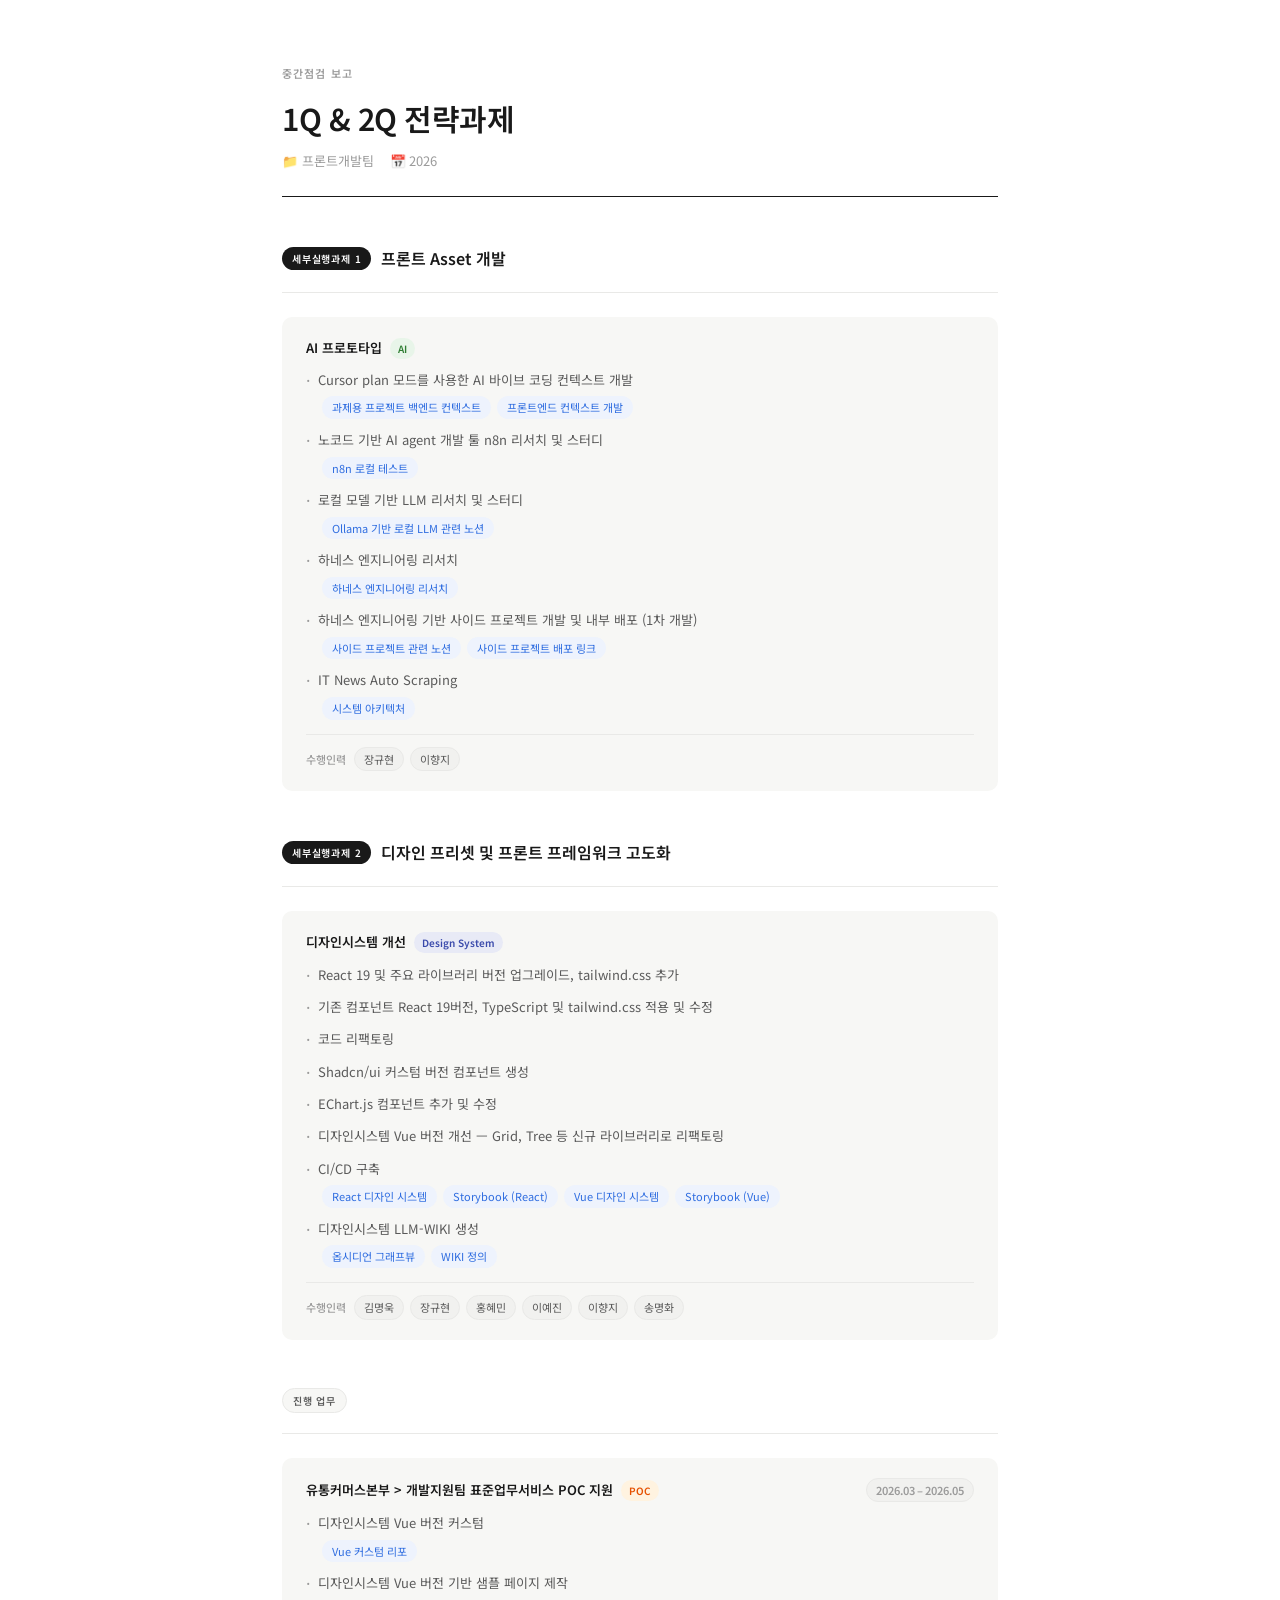
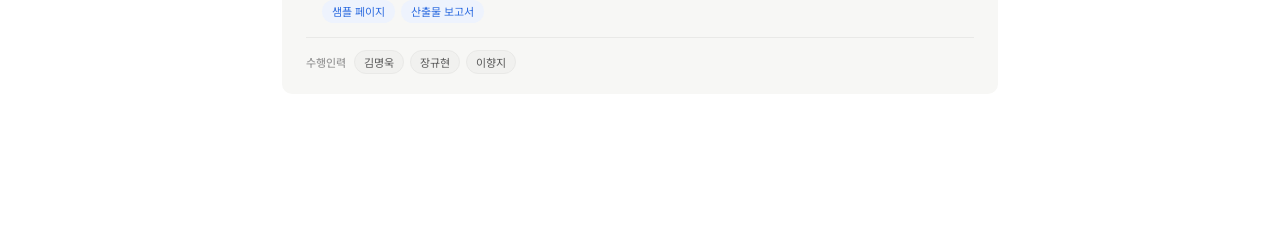
==== index.html @ 8c8cbf05 "first" ====
<!DOCTYPE html>
<html lang="ko">
<head>
<meta charset="UTF-8">
<meta name="viewport" content="width=device-width, initial-scale=1.0">
<title>1Q&2Q 전략과제 중간점검 - 프론트개발팀</title>
<link href="https://fonts.googleapis.com/css2?family=Noto+Sans+KR:wght@400;500;600&display=swap" rel="stylesheet">
<style>
  *, *::before, *::after { box-sizing: border-box; margin: 0; padding: 0; }
  :root {
    --bg: #ffffff;
    --bg-subtle: #f7f7f5;
    --bg-hover: #f1f1ef;
    --border: #e9e9e7;
    --text-primary: #191919;
    --text-secondary: #5a5a5a;
    --text-muted: #9b9b9b;
    --accent: #2f6de0;
    --accent-bg: #eef3fd;
    --tag-ai-bg: #e8f5e9; --tag-ai-text: #2e7d32;
    --tag-ds-bg: #e8eaf6; --tag-ds-text: #3949ab;
    --tag-poc-bg: #fff3e0; --tag-poc-text: #e65100;
  }
  body { font-family: 'Noto Sans KR', -apple-system, sans-serif; background: var(--bg); color: var(--text-primary); max-width: 780px; margin: 0 auto; padding: 4rem 2rem 6rem; line-height: 1.7; }
  .header { margin-bottom: 3rem; }
  .header-eyebrow { font-size: 11px; font-weight: 600; letter-spacing: 0.1em; text-transform: uppercase; color: var(--text-muted); margin-bottom: 10px; }
  .header-title { font-size: 30px; font-weight: 600; letter-spacing: -0.5px; color: var(--text-primary); margin-bottom: 6px; }
  .header-meta { font-size: 13px; color: var(--text-muted); display: flex; gap: 16px; }
  .header-divider { margin-top: 1.5rem; border: none; border-top: 1.5px solid var(--text-primary); }
  .section { margin-bottom: 3rem; }
  .section-header { display: flex; align-items: center; gap: 10px; margin-bottom: 1.25rem; }
  .section-badge { font-size: 10px; font-weight: 600; letter-spacing: 0.08em; text-transform: uppercase; padding: 3px 10px; border-radius: 20px; white-space: nowrap; }
  .badge-task { background: var(--text-primary); color: #fff; }
  .badge-work { background: var(--bg-subtle); color: var(--text-secondary); border: 1px solid var(--border); }
  .section-title { font-size: 16px; font-weight: 600; color: var(--text-primary); }
  .section-divider { border: none; border-top: 1px solid var(--border); margin-bottom: 1.5rem; }
  .block { background: var(--bg-subtle); border-radius: 10px; padding: 1.25rem 1.5rem; margin-bottom: 12px; }
  .block-title { font-size: 13px; font-weight: 600; color: var(--text-primary); margin-bottom: 10px; display: flex; align-items: center; gap: 8px; flex-wrap: wrap; }
  .block-tag { font-size: 10px; font-weight: 600; padding: 2px 8px; border-radius: 20px; }
  .tag-ai  { background: var(--tag-ai-bg);  color: var(--tag-ai-text); }
  .tag-ds  { background: var(--tag-ds-bg);  color: var(--tag-ds-text); }
  .tag-poc { background: var(--tag-poc-bg); color: var(--tag-poc-text); }
  .item-list { list-style: none; display: flex; flex-direction: column; gap: 10px; }
  .item { font-size: 13px; color: var(--text-secondary); display: flex; flex-direction: column; gap: 5px; }
  .item-text { display: flex; align-items: flex-start; gap: 8px; }
  .item-text::before { content: '·'; color: var(--text-muted); font-size: 16px; line-height: 1.4; flex-shrink: 0; }
  .item-links { display: flex; flex-wrap: wrap; gap: 6px; padding-left: 16px; }
  .link-chip { font-size: 11px; color: var(--accent); background: var(--accent-bg); padding: 2px 10px; border-radius: 20px; text-decoration: none; transition: opacity 0.15s; }
  .link-chip:hover { opacity: 0.7; }
  .date-badge { font-size: 11px; color: var(--text-muted); background: var(--bg-hover); border: 1px solid var(--border); padding: 2px 9px; border-radius: 20px; margin-left: auto; white-space: nowrap; }
  .members { display: flex; align-items: center; gap: 6px; margin-top: 14px; padding-top: 12px; border-top: 1px solid var(--border); flex-wrap: wrap; }
  .members-label { font-size: 11px; color: var(--text-muted); font-weight: 500; margin-right: 2px; }
  .member-chip { font-size: 11px; color: var(--text-secondary); background: var(--bg-hover); padding: 2px 9px; border-radius: 20px; border: 1px solid var(--border); }
</style>
</head>
<body>

<div class="header">
  <p class="header-eyebrow">중간점검 보고</p>
  <h1 class="header-title">1Q & 2Q 전략과제</h1>
  <div class="header-meta">
    <span>📁 프론트개발팀</span>
    <span>📅 2026</span>
  </div>
  <hr class="header-divider">
</div>

<!-- 세부실행과제 1 -->
<div class="section">
  <div class="section-header">
    <span class="section-badge badge-task">세부실행과제 1</span>
    <span class="section-title">프론트 Asset 개발</span>
  </div>
  <hr class="section-divider">
  <div class="block">
    <div class="block-title">AI 프로토타입 <span class="block-tag tag-ai">AI</span></div>
    <ul class="item-list">
      <li class="item">
        <span class="item-text">Cursor plan 모드를 사용한 AI 바이브 코딩 컨텍스트 개발</span>
        <div class="item-links">
          <a class="link-chip" href="https://notion.so/cursor-context">과제용 프로젝트 백엔드 컨텍스트</a>
          <a class="link-chip" href="https://notion.so/cursor-frontend">프론트엔드 컨텍스트 개발</a>
        </div>
      </li>
      <li class="item">
        <span class="item-text">노코드 기반 AI agent 개발 툴 n8n 리서치 및 스터디</span>
        <div class="item-links">
          <a class="link-chip" href="https://notion.so/n8n-local-test">n8n 로컬 테스트</a>
        </div>
      </li>
      <li class="item">
        <span class="item-text">로컬 모델 기반 LLM 리서치 및 스터디</span>
        <div class="item-links">
          <a class="link-chip" href="https://notion.so/ollama-llm">Ollama 기반 로컬 LLM 관련 노션</a>
        </div>
      </li>
      <li class="item">
        <span class="item-text">하네스 엔지니어링 리서치</span>
        <div class="item-links">
          <a class="link-chip" href="https://notion.so/harness-research">하네스 엔지니어링 리서치</a>
        </div>
      </li>
      <li class="item">
        <span class="item-text">하네스 엔지니어링 기반 사이드 프로젝트 개발 및 내부 배포 (1차 개발)</span>
        <div class="item-links">
          <a class="link-chip" href="https://notion.so/side-project">사이드 프로젝트 관련 노션</a>
          <a class="link-chip" href="https://side.gsitm.internal">사이드 프로젝트 배포 링크</a>
        </div>
      </li>
      <li class="item">
        <span class="item-text">IT News Auto Scraping</span>
        <div class="item-links">
          <a class="link-chip" href="https://notion.so/it-news-scraping">시스템 아키텍처</a>
        </div>
      </li>
    </ul>
    <div class="members">
      <span class="members-label">수행인력</span>
      <span class="member-chip">장규현</span>
      <span class="member-chip">이향지</span>
    </div>
  </div>
</div>

<!-- 세부실행과제 2 -->
<div class="section">
  <div class="section-header">
    <span class="section-badge badge-task">세부실행과제 2</span>
    <span class="section-title">디자인 프리셋 및 프론트 프레임워크 고도화</span>
  </div>
  <hr class="section-divider">
  <div class="block">
    <div class="block-title">디자인시스템 개선 <span class="block-tag tag-ds">Design System</span></div>
    <ul class="item-list">
      <li class="item"><span class="item-text">React 19 및 주요 라이브러리 버전 업그레이드, tailwind.css 추가</span></li>
      <li class="item"><span class="item-text">기존 컴포넌트 React 19버전, TypeScript 및 tailwind.css 적용 및 수정</span></li>
      <li class="item"><span class="item-text">코드 리팩토링</span></li>
      <li class="item"><span class="item-text">Shadcn/ui 커스텀 버전 컴포넌트 생성</span></li>
      <li class="item"><span class="item-text">EChart.js 컴포넌트 추가 및 수정</span></li>
      <li class="item"><span class="item-text">디자인시스템 Vue 버전 개선 — Grid, Tree 등 신규 라이브러리로 리팩토링</span></li>
      <li class="item">
        <span class="item-text">CI/CD 구축</span>
        <div class="item-links">
          <a class="link-chip" href="https://github.com/gsitm/design-system-react">React 디자인 시스템</a>
          <a class="link-chip" href="https://storybook-react.gsitm.internal">Storybook (React)</a>
          <a class="link-chip" href="https://github.com/gsitm/design-system-vue">Vue 디자인 시스템</a>
          <a class="link-chip" href="https://storybook-vue.gsitm.internal">Storybook (Vue)</a>
        </div>
      </li>
      <li class="item">
        <span class="item-text">디자인시스템 LLM-WIKI 생성</span>
        <div class="item-links">
          <a class="link-chip" href="https://obsidian.gsitm.internal/graph">옵시디언 그래프뷰</a>
          <a class="link-chip" href="https://notion.so/design-wiki">WIKI 정의</a>
        </div>
      </li>
    </ul>
    <div class="members">
      <span class="members-label">수행인력</span>
      <span class="member-chip">김명욱</span>
      <span class="member-chip">장규현</span>
      <span class="member-chip">홍혜민</span>
      <span class="member-chip">이예진</span>
      <span class="member-chip">이향지</span>
      <span class="member-chip">송명화</span>
    </div>
  </div>
</div>

<!-- 진행 업무 -->
<div class="section">
  <div class="section-header">
    <span class="section-badge badge-work">진행 업무</span>
  </div>
  <hr class="section-divider">
  <div class="block">
    <div class="block-title">
      유통커머스본부 &gt; 개발지원팀 표준업무서비스 POC 지원
      <span class="block-tag tag-poc">POC</span>
      <span class="date-badge">2026.03 – 2026.05</span>
    </div>
    <ul class="item-list">
      <li class="item">
        <span class="item-text">디자인시스템 Vue 버전 커스텀</span>
        <div class="item-links">
          <a class="link-chip" href="https://github.com/gsitm/poc-vue-custom">Vue 커스텀 리포</a>
        </div>
      </li>
      <li class="item">
        <span class="item-text">디자인시스템 Vue 버전 기반 샘플 페이지 제작</span>
        <div class="item-links">
          <a class="link-chip" href="https://poc-sample.gsitm.internal">샘플 페이지</a>
          <a class="link-chip" href="https://notion.so/poc-report">산출물 보고서</a>
        </div>
      </li>
    </ul>
    <div class="members">
      <span class="members-label">수행인력</span>
      <span class="member-chip">김명욱</span>
      <span class="member-chip">장규현</span>
      <span class="member-chip">이향지</span>
    </div>
  </div>
</div>

</body>
</html>
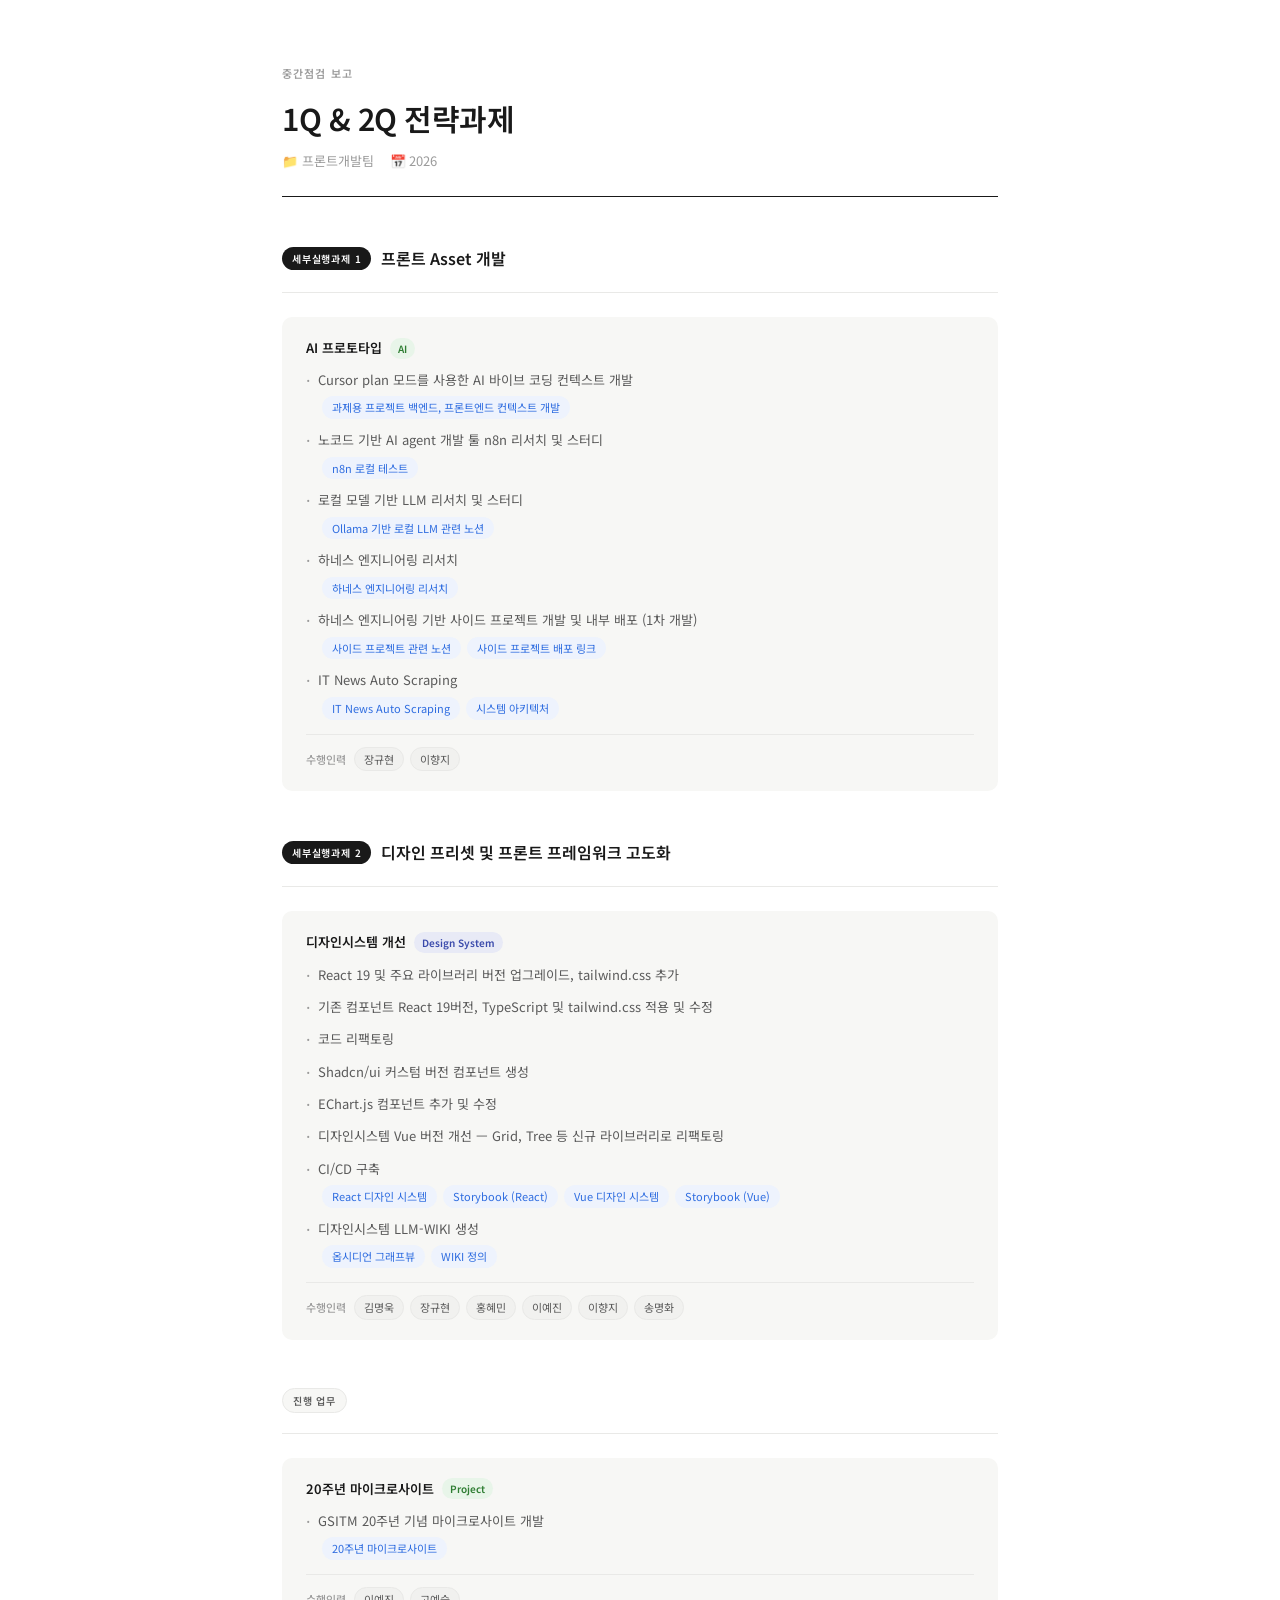
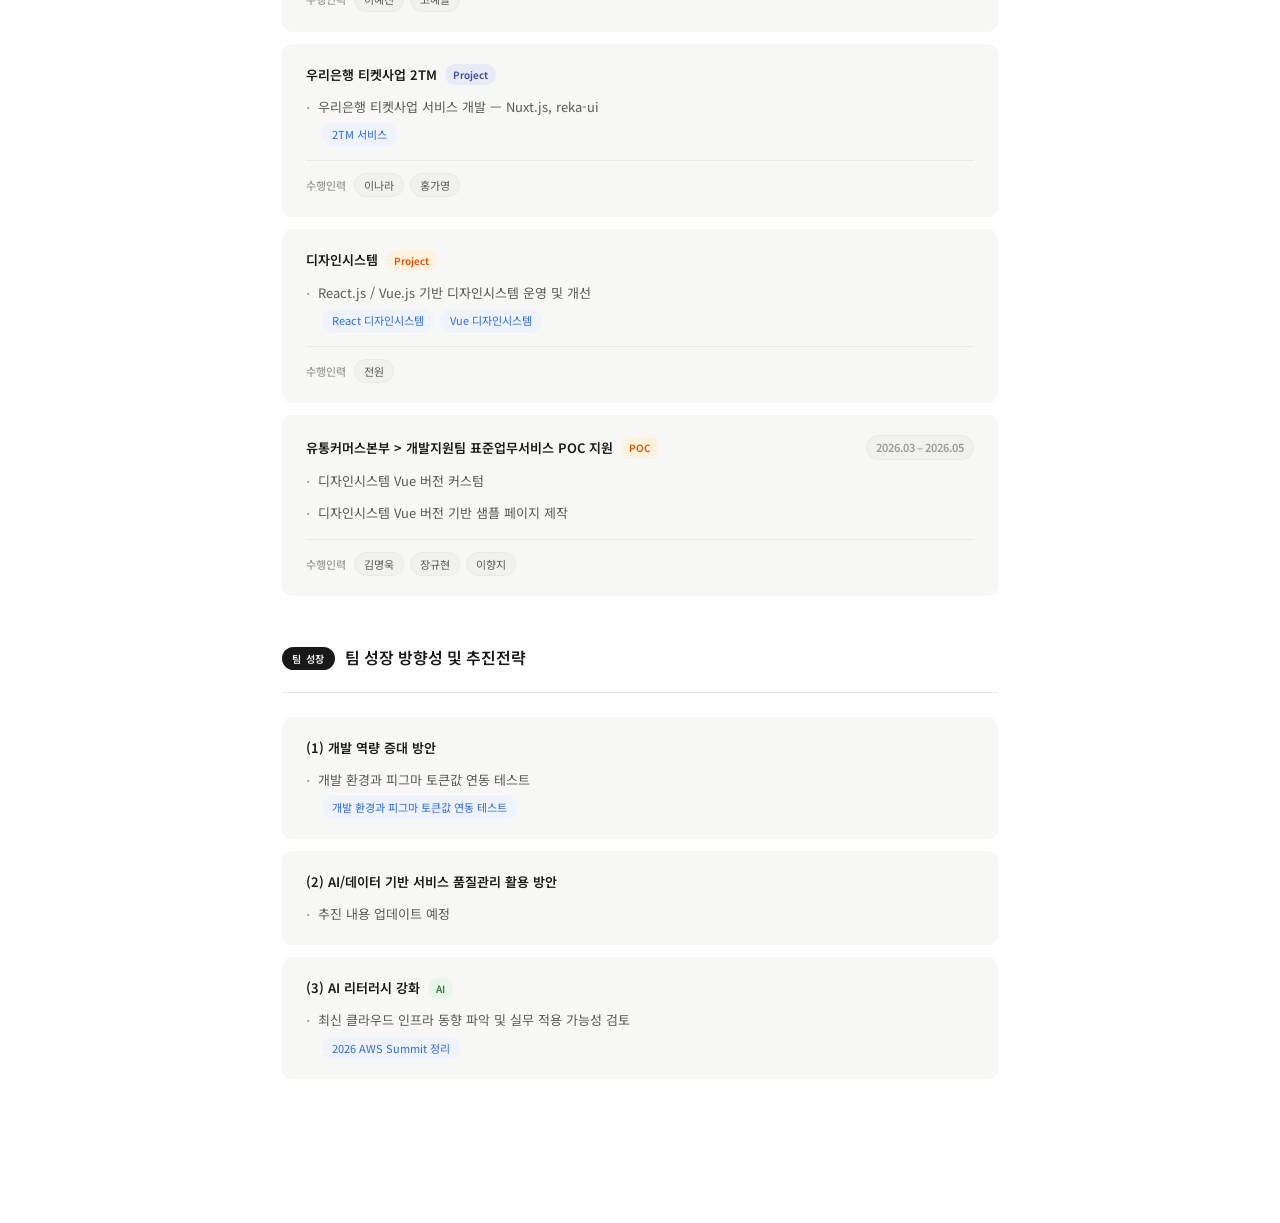
==== commit 87bedfe4: "수정" ====
--- a/index.html
+++ b/index.html
@@ -78,39 +78,39 @@
       <li class="item">
         <span class="item-text">Cursor plan 모드를 사용한 AI 바이브 코딩 컨텍스트 개발</span>
         <div class="item-links">
-          <a class="link-chip" href="https://notion.so/cursor-context">과제용 프로젝트 백엔드 컨텍스트</a>
-          <a class="link-chip" href="https://notion.so/cursor-frontend">프론트엔드 컨텍스트 개발</a>
+          <a class="link-chip" href="https://www.notion.so/ai-31ecedcd3ee48077a04fcb26e865737f">과제용 프로젝트 백엔드, 프론트엔드 컨텍스트 개발</a>
         </div>
       </li>
       <li class="item">
         <span class="item-text">노코드 기반 AI agent 개발 툴 n8n 리서치 및 스터디</span>
         <div class="item-links">
-          <a class="link-chip" href="https://notion.so/n8n-local-test">n8n 로컬 테스트</a>
+          <a class="link-chip" href="https://www.notion.so/295cedcd3ee48090957de75c798aff7c">n8n 로컬 테스트</a>
         </div>
       </li>
       <li class="item">
         <span class="item-text">로컬 모델 기반 LLM 리서치 및 스터디</span>
         <div class="item-links">
-          <a class="link-chip" href="https://notion.so/ollama-llm">Ollama 기반 로컬 LLM 관련 노션</a>
+          <a class="link-chip" href="#">Ollama 기반 로컬 LLM 관련 노션</a>
         </div>
       </li>
       <li class="item">
         <span class="item-text">하네스 엔지니어링 리서치</span>
         <div class="item-links">
-          <a class="link-chip" href="https://notion.so/harness-research">하네스 엔지니어링 리서치</a>
+          <a class="link-chip" href="https://www.notion.so/33ccedcd3ee48057b746c3c062d268be">하네스 엔지니어링 리서치</a>
         </div>
       </li>
       <li class="item">
         <span class="item-text">하네스 엔지니어링 기반 사이드 프로젝트 개발 및 내부 배포 (1차 개발)</span>
         <div class="item-links">
-          <a class="link-chip" href="https://notion.so/side-project">사이드 프로젝트 관련 노션</a>
-          <a class="link-chip" href="https://side.gsitm.internal">사이드 프로젝트 배포 링크</a>
+          <a class="link-chip" href="#">사이드 프로젝트 관련 노션</a>
+          <a class="link-chip" href="#">사이드 프로젝트 배포 링크</a>
         </div>
       </li>
       <li class="item">
         <span class="item-text">IT News Auto Scraping</span>
         <div class="item-links">
-          <a class="link-chip" href="https://notion.so/it-news-scraping">시스템 아키텍처</a>
+          <a class="link-chip" href="http://it-news-scraping.s3-website.ap-northeast-2.amazonaws.com/">IT News Auto Scraping</a>
+          <a class="link-chip" href="https://jealous-sock-17f.notion.site/IT-News-Auto-Scrap-359cedcd3ee480f297aae9e947bed126?source=copy_link">시스템 아키텍처</a>
         </div>
       </li>
     </ul>
@@ -141,17 +141,17 @@
       <li class="item">
         <span class="item-text">CI/CD 구축</span>
         <div class="item-links">
-          <a class="link-chip" href="https://github.com/gsitm/design-system-react">React 디자인 시스템</a>
-          <a class="link-chip" href="https://storybook-react.gsitm.internal">Storybook (React)</a>
-          <a class="link-chip" href="https://github.com/gsitm/design-system-vue">Vue 디자인 시스템</a>
-          <a class="link-chip" href="https://storybook-vue.gsitm.internal">Storybook (Vue)</a>
+          <a class="link-chip" href="http://dev-design-system-react.gsitm-frontend.site/">React 디자인 시스템</a>
+          <a class="link-chip" href="http://storybook.design-system-react.gsitm-frontend.site/?path=/docs/icons-%EC%95%84%EC%9D%B4%EC%BD%98-%EB%AA%A9%EB%A1%9D--docs">Storybook (React)</a>
+          <a class="link-chip" href="http://dev-design-system-vue.gsitm-frontend.site/components/button">Vue 디자인 시스템</a>
+          <a class="link-chip" href="http://storybook.design-system-vue.gsitm-frontend.site/">Storybook (Vue)</a>
         </div>
       </li>
       <li class="item">
         <span class="item-text">디자인시스템 LLM-WIKI 생성</span>
         <div class="item-links">
-          <a class="link-chip" href="https://obsidian.gsitm.internal/graph">옵시디언 그래프뷰</a>
-          <a class="link-chip" href="https://notion.so/design-wiki">WIKI 정의</a>
+          <a class="link-chip" href="https://www.notion.so/LLM-WIKI-342cedcd3ee480c7a10bc8b296f13892">옵시디언 그래프뷰</a>
+          <a class="link-chip" href="https://www.notion.so/LLM-WIKI-343cedcd3ee480a0a1f4cf8814fd8586">WIKI 정의</a>
         </div>
       </li>
     </ul>
@@ -175,24 +175,73 @@
   <hr class="section-divider">
   <div class="block">
     <div class="block-title">
+      20주년 마이크로사이트
+      <span class="block-tag tag-ai">Project</span>
+    </div>
+    <ul class="item-list">
+      <li class="item">
+        <span class="item-text">GSITM 20주년 기념 마이크로사이트 개발</span>
+        <div class="item-links">
+          <a class="link-chip" href="http://gsitm-contents.ustra.design/gs20th/pages/main.html">20주년 마이크로사이트</a>
+        </div>
+      </li>
+    </ul>
+    <div class="members">
+      <span class="members-label">수행인력</span>
+      <span class="member-chip">이예진</span>
+      <span class="member-chip">고예슬</span>
+    </div>
+  </div>
+
+  <div class="block">
+    <div class="block-title">
+      우리은행 티켓사업 2TM
+      <span class="block-tag tag-ds">Project</span>
+    </div>
+    <ul class="item-list">
+      <li class="item">
+        <span class="item-text">우리은행 티켓사업 서비스 개발 — Nuxt.js, reka-ui</span>
+        <div class="item-links">
+          <a class="link-chip" href="https://www.2tm.co.kr/">2TM 서비스</a>
+        </div>
+      </li>
+    </ul>
+    <div class="members">
+      <span class="members-label">수행인력</span>
+      <span class="member-chip">이나라</span>
+      <span class="member-chip">홍가영</span>
+    </div>
+  </div>
+
+  <div class="block">
+    <div class="block-title">
+      디자인시스템
+      <span class="block-tag tag-poc">Project</span>
+    </div>
+    <ul class="item-list">
+      <li class="item">
+        <span class="item-text">React.js / Vue.js 기반 디자인시스템 운영 및 개선</span>
+        <div class="item-links">
+          <a class="link-chip" href="http://dev-design-system-react.gsitm-frontend.site/">React 디자인시스템</a>
+          <a class="link-chip" href="http://dev-design-system-vue.gsitm-frontend.site/">Vue 디자인시스템</a>
+        </div>
+      </li>
+    </ul>
+    <div class="members">
+      <span class="members-label">수행인력</span>
+      <span class="member-chip">전원</span>
+    </div>
+  </div>
+
+  <div class="block">
+    <div class="block-title">
       유통커머스본부 &gt; 개발지원팀 표준업무서비스 POC 지원
       <span class="block-tag tag-poc">POC</span>
       <span class="date-badge">2026.03 – 2026.05</span>
     </div>
     <ul class="item-list">
-      <li class="item">
-        <span class="item-text">디자인시스템 Vue 버전 커스텀</span>
-        <div class="item-links">
-          <a class="link-chip" href="https://github.com/gsitm/poc-vue-custom">Vue 커스텀 리포</a>
-        </div>
-      </li>
-      <li class="item">
-        <span class="item-text">디자인시스템 Vue 버전 기반 샘플 페이지 제작</span>
-        <div class="item-links">
-          <a class="link-chip" href="https://poc-sample.gsitm.internal">샘플 페이지</a>
-          <a class="link-chip" href="https://notion.so/poc-report">산출물 보고서</a>
-        </div>
-      </li>
+      <li class="item"><span class="item-text">디자인시스템 Vue 버전 커스텀</span></li>
+      <li class="item"><span class="item-text">디자인시스템 Vue 버전 기반 샘플 페이지 제작</span></li>
     </ul>
     <div class="members">
       <span class="members-label">수행인력</span>
@@ -203,5 +252,48 @@
   </div>
 </div>
 
+
+<!-- 팀 성장 방향성 -->
+<div class="section">
+  <div class="section-header">
+    <span class="section-badge badge-task">팀 성장</span>
+    <span class="section-title">팀 성장 방향성 및 추진전략</span>
+  </div>
+  <hr class="section-divider">
+
+  <div class="block">
+    <div class="block-title">(1) 개발 역량 증대 방안</div>
+    <ul class="item-list">
+      <li class="item">
+        <span class="item-text">개발 환경과 피그마 토큰값 연동 테스트</span>
+        <div class="item-links">
+          <a class="link-chip" href="https://www.notion.so/303cedcd3ee4802a9e58dcb904af11e1?pvs=21">개발 환경과 피그마 토큰값 연동 테스트</a>
+        </div>
+      </li>
+    </ul>
+  </div>
+
+  <div class="block">
+    <div class="block-title">(2) AI/데이터 기반 서비스 품질관리 활용 방안</div>
+    <ul class="item-list">
+      <li class="item">
+        <span class="item-text">추진 내용 업데이트 예정</span>
+      </li>
+    </ul>
+  </div>
+
+  <div class="block">
+    <div class="block-title">(3) AI 리터러시 강화 <span class="block-tag tag-ai">AI</span></div>
+    <ul class="item-list">
+      <li class="item">
+        <span class="item-text">최신 클라우드 인프라 동향 파악 및 실무 적용 가능성 검토</span>
+        <div class="item-links">
+          <a class="link-chip" href="https://www.notion.so/2026-AWS-Summit-368cedcd3ee480609798ce0c7bef1302?pvs=21">2026 AWS Summit 정리</a>
+        </div>
+      </li>
+    </ul>
+  </div>
+</div>
+
 </body>
-</html>
+</html>
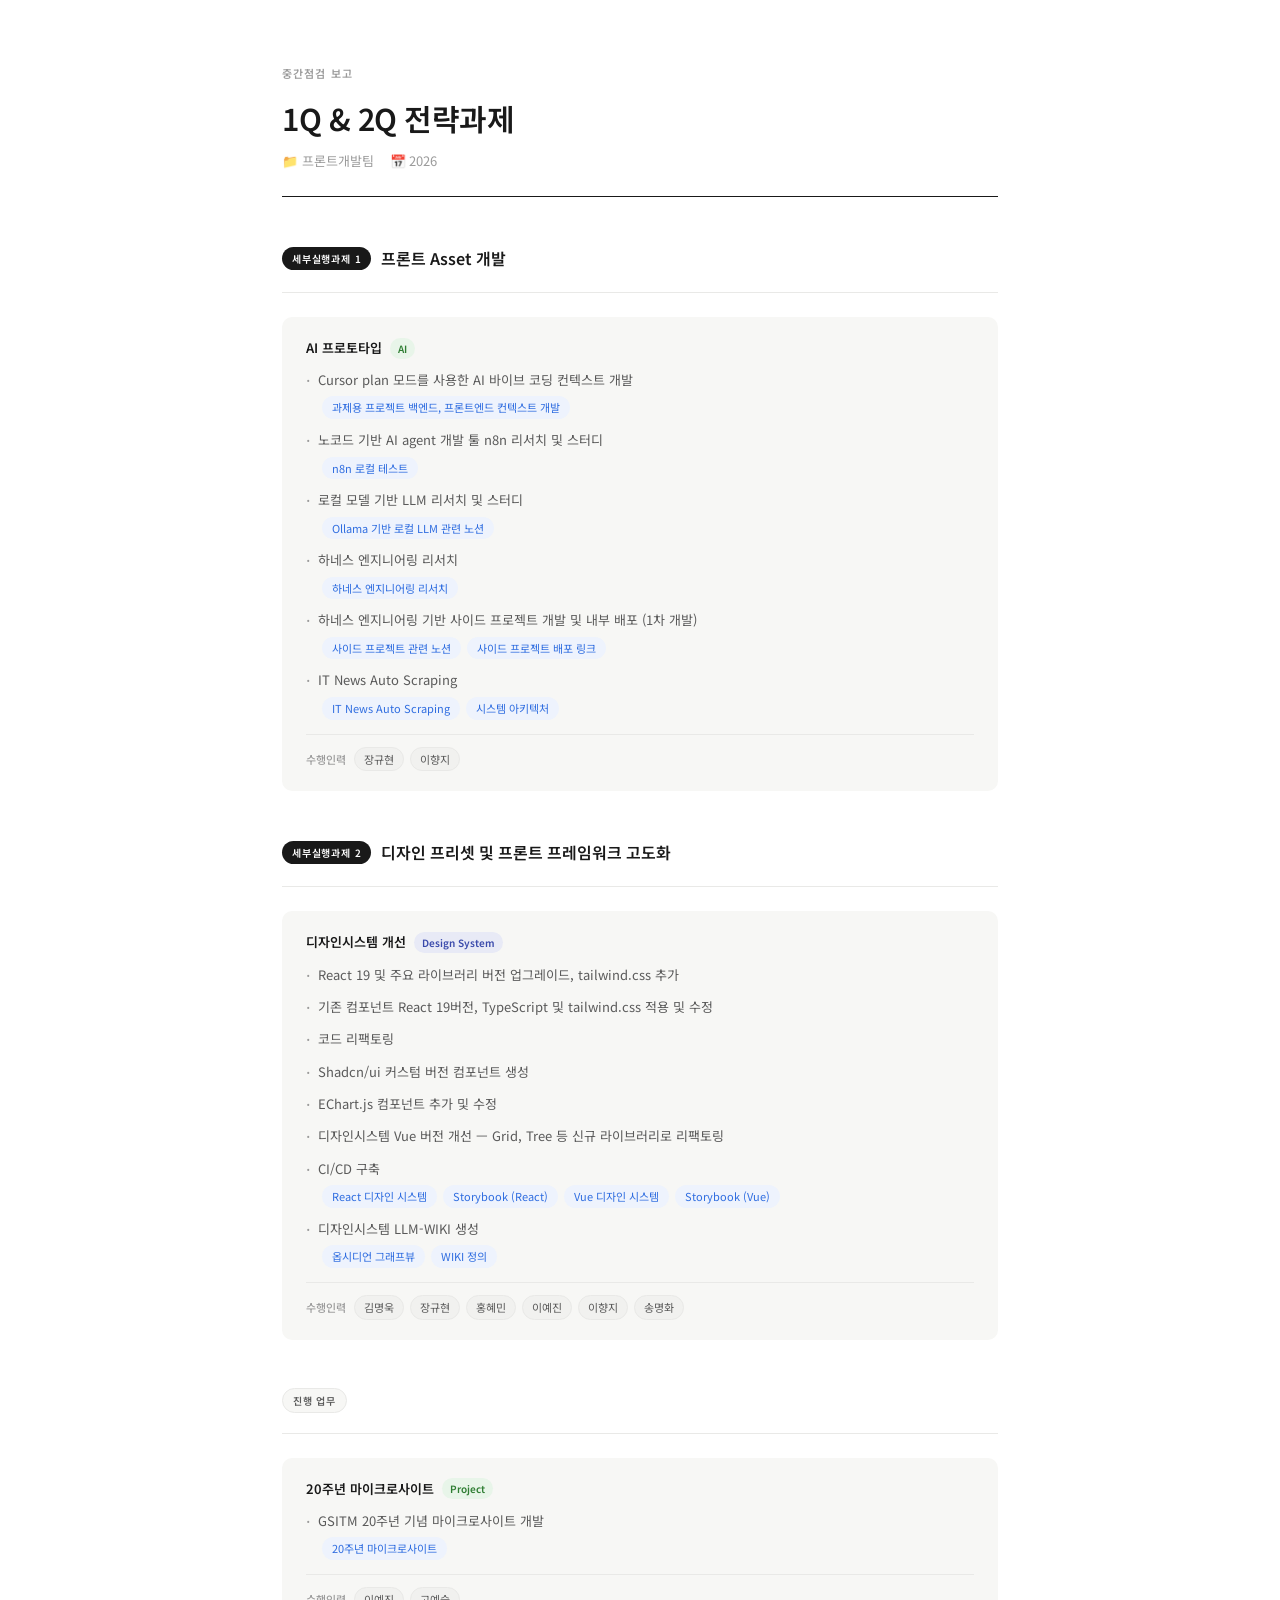
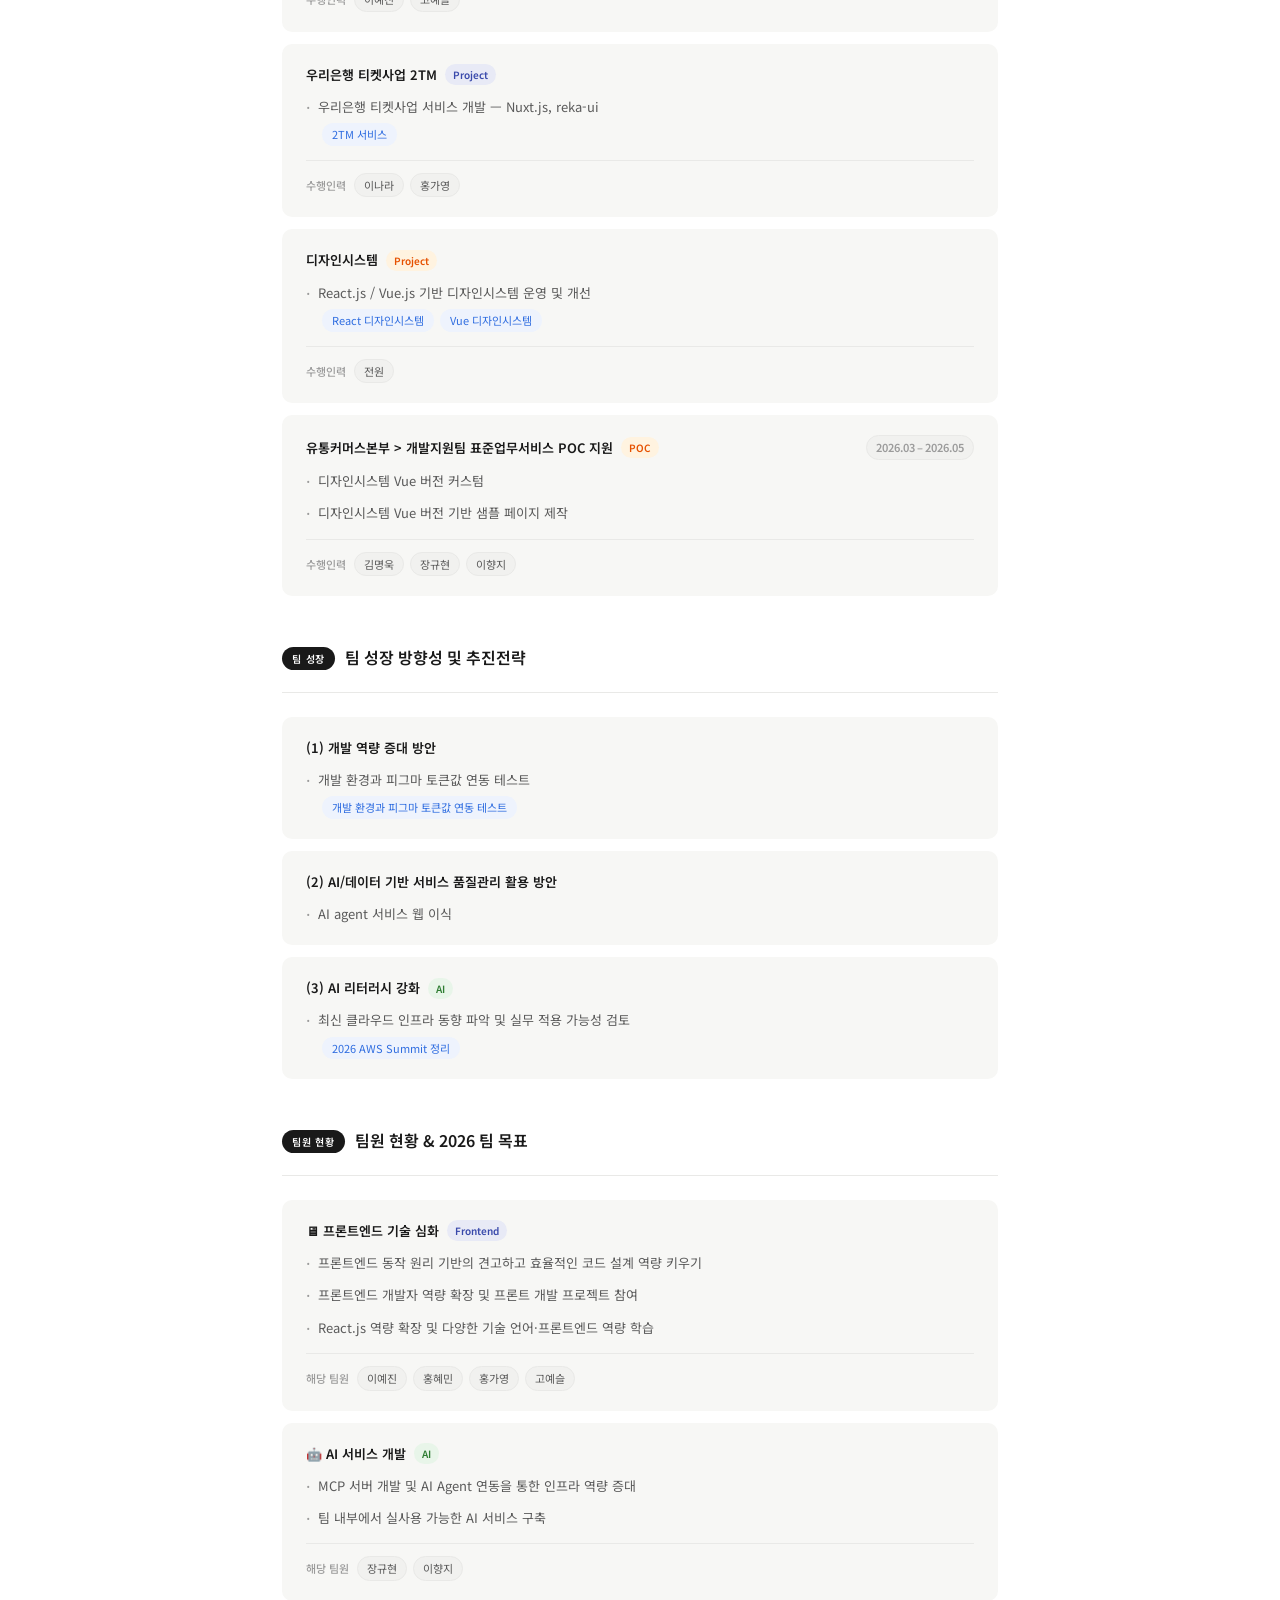
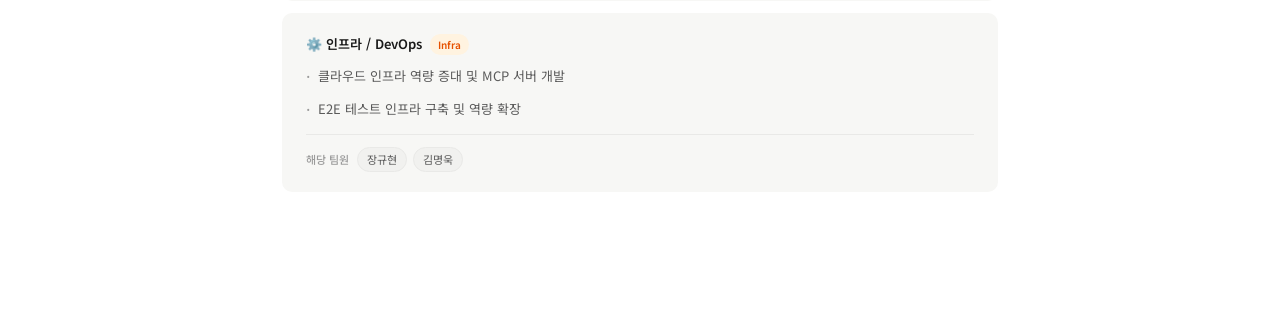
==== commit ecd0fe38: "2026목표 추가" ====
--- a/index.html
+++ b/index.html
@@ -5,295 +5,35 @@
 <meta name="viewport" content="width=device-width, initial-scale=1.0">
 <title>1Q&2Q 전략과제 중간점검 - 프론트개발팀</title>
 <link href="https://fonts.googleapis.com/css2?family=Noto+Sans+KR:wght@400;500;600&display=swap" rel="stylesheet">
-<style>
-  *, *::before, *::after { box-sizing: border-box; margin: 0; padding: 0; }
-  :root {
-    --bg: #ffffff;
-    --bg-subtle: #f7f7f5;
-    --bg-hover: #f1f1ef;
-    --border: #e9e9e7;
-    --text-primary: #191919;
-    --text-secondary: #5a5a5a;
-    --text-muted: #9b9b9b;
-    --accent: #2f6de0;
-    --accent-bg: #eef3fd;
-    --tag-ai-bg: #e8f5e9; --tag-ai-text: #2e7d32;
-    --tag-ds-bg: #e8eaf6; --tag-ds-text: #3949ab;
-    --tag-poc-bg: #fff3e0; --tag-poc-text: #e65100;
-  }
-  body { font-family: 'Noto Sans KR', -apple-system, sans-serif; background: var(--bg); color: var(--text-primary); max-width: 780px; margin: 0 auto; padding: 4rem 2rem 6rem; line-height: 1.7; }
-  .header { margin-bottom: 3rem; }
-  .header-eyebrow { font-size: 11px; font-weight: 600; letter-spacing: 0.1em; text-transform: uppercase; color: var(--text-muted); margin-bottom: 10px; }
-  .header-title { font-size: 30px; font-weight: 600; letter-spacing: -0.5px; color: var(--text-primary); margin-bottom: 6px; }
-  .header-meta { font-size: 13px; color: var(--text-muted); display: flex; gap: 16px; }
-  .header-divider { margin-top: 1.5rem; border: none; border-top: 1.5px solid var(--text-primary); }
-  .section { margin-bottom: 3rem; }
-  .section-header { display: flex; align-items: center; gap: 10px; margin-bottom: 1.25rem; }
-  .section-badge { font-size: 10px; font-weight: 600; letter-spacing: 0.08em; text-transform: uppercase; padding: 3px 10px; border-radius: 20px; white-space: nowrap; }
-  .badge-task { background: var(--text-primary); color: #fff; }
-  .badge-work { background: var(--bg-subtle); color: var(--text-secondary); border: 1px solid var(--border); }
-  .section-title { font-size: 16px; font-weight: 600; color: var(--text-primary); }
-  .section-divider { border: none; border-top: 1px solid var(--border); margin-bottom: 1.5rem; }
-  .block { background: var(--bg-subtle); border-radius: 10px; padding: 1.25rem 1.5rem; margin-bottom: 12px; }
-  .block-title { font-size: 13px; font-weight: 600; color: var(--text-primary); margin-bottom: 10px; display: flex; align-items: center; gap: 8px; flex-wrap: wrap; }
-  .block-tag { font-size: 10px; font-weight: 600; padding: 2px 8px; border-radius: 20px; }
-  .tag-ai  { background: var(--tag-ai-bg);  color: var(--tag-ai-text); }
-  .tag-ds  { background: var(--tag-ds-bg);  color: var(--tag-ds-text); }
-  .tag-poc { background: var(--tag-poc-bg); color: var(--tag-poc-text); }
-  .item-list { list-style: none; display: flex; flex-direction: column; gap: 10px; }
-  .item { font-size: 13px; color: var(--text-secondary); display: flex; flex-direction: column; gap: 5px; }
-  .item-text { display: flex; align-items: flex-start; gap: 8px; }
-  .item-text::before { content: '·'; color: var(--text-muted); font-size: 16px; line-height: 1.4; flex-shrink: 0; }
-  .item-links { display: flex; flex-wrap: wrap; gap: 6px; padding-left: 16px; }
-  .link-chip { font-size: 11px; color: var(--accent); background: var(--accent-bg); padding: 2px 10px; border-radius: 20px; text-decoration: none; transition: opacity 0.15s; }
-  .link-chip:hover { opacity: 0.7; }
-  .date-badge { font-size: 11px; color: var(--text-muted); background: var(--bg-hover); border: 1px solid var(--border); padding: 2px 9px; border-radius: 20px; margin-left: auto; white-space: nowrap; }
-  .members { display: flex; align-items: center; gap: 6px; margin-top: 14px; padding-top: 12px; border-top: 1px solid var(--border); flex-wrap: wrap; }
-  .members-label { font-size: 11px; color: var(--text-muted); font-weight: 500; margin-right: 2px; }
-  .member-chip { font-size: 11px; color: var(--text-secondary); background: var(--bg-hover); padding: 2px 9px; border-radius: 20px; border: 1px solid var(--border); }
-</style>
+<link rel="stylesheet" href="style.css">
 </head>
 <body>
 
-<div class="header">
-  <p class="header-eyebrow">중간점검 보고</p>
-  <h1 class="header-title">1Q & 2Q 전략과제</h1>
-  <div class="header-meta">
-    <span>📁 프론트개발팀</span>
-    <span>📅 2026</span>
-  </div>
-  <hr class="header-divider">
-</div>
+<div id="header"></div>
+<div id="section-task1"></div>
+<div id="section-task2"></div>
+<div id="section-work"></div>
+<div id="section-growth"></div>
+<div id="section-goal"></div>
 
-<!-- 세부실행과제 1 -->
-<div class="section">
-  <div class="section-header">
-    <span class="section-badge badge-task">세부실행과제 1</span>
-    <span class="section-title">프론트 Asset 개발</span>
-  </div>
-  <hr class="section-divider">
-  <div class="block">
-    <div class="block-title">AI 프로토타입 <span class="block-tag tag-ai">AI</span></div>
-    <ul class="item-list">
-      <li class="item">
-        <span class="item-text">Cursor plan 모드를 사용한 AI 바이브 코딩 컨텍스트 개발</span>
-        <div class="item-links">
-          <a class="link-chip" href="https://www.notion.so/ai-31ecedcd3ee48077a04fcb26e865737f">과제용 프로젝트 백엔드, 프론트엔드 컨텍스트 개발</a>
-        </div>
-      </li>
-      <li class="item">
-        <span class="item-text">노코드 기반 AI agent 개발 툴 n8n 리서치 및 스터디</span>
-        <div class="item-links">
-          <a class="link-chip" href="https://www.notion.so/295cedcd3ee48090957de75c798aff7c">n8n 로컬 테스트</a>
-        </div>
-      </li>
-      <li class="item">
-        <span class="item-text">로컬 모델 기반 LLM 리서치 및 스터디</span>
-        <div class="item-links">
-          <a class="link-chip" href="#">Ollama 기반 로컬 LLM 관련 노션</a>
-        </div>
-      </li>
-      <li class="item">
-        <span class="item-text">하네스 엔지니어링 리서치</span>
-        <div class="item-links">
-          <a class="link-chip" href="https://www.notion.so/33ccedcd3ee48057b746c3c062d268be">하네스 엔지니어링 리서치</a>
-        </div>
-      </li>
-      <li class="item">
-        <span class="item-text">하네스 엔지니어링 기반 사이드 프로젝트 개발 및 내부 배포 (1차 개발)</span>
-        <div class="item-links">
-          <a class="link-chip" href="#">사이드 프로젝트 관련 노션</a>
-          <a class="link-chip" href="#">사이드 프로젝트 배포 링크</a>
-        </div>
-      </li>
-      <li class="item">
-        <span class="item-text">IT News Auto Scraping</span>
-        <div class="item-links">
-          <a class="link-chip" href="http://it-news-scraping.s3-website.ap-northeast-2.amazonaws.com/">IT News Auto Scraping</a>
-          <a class="link-chip" href="https://jealous-sock-17f.notion.site/IT-News-Auto-Scrap-359cedcd3ee480f297aae9e947bed126?source=copy_link">시스템 아키텍처</a>
-        </div>
-      </li>
-    </ul>
-    <div class="members">
-      <span class="members-label">수행인력</span>
-      <span class="member-chip">장규현</span>
-      <span class="member-chip">이향지</span>
-    </div>
-  </div>
-</div>
+<script>
+  const components = [
+    { id: 'header',         src: 'components/header.html' },
+    { id: 'section-task1',  src: 'components/section-task1.html' },
+    { id: 'section-task2',  src: 'components/section-task2.html' },
+    { id: 'section-work',   src: 'components/section-work.html' },
+    { id: 'section-growth', src: 'components/section-growth.html' },
+    { id: 'section-goal', src: 'components/section-goal.html' },
+  ];
 
-<!-- 세부실행과제 2 -->
-<div class="section">
-  <div class="section-header">
-    <span class="section-badge badge-task">세부실행과제 2</span>
-    <span class="section-title">디자인 프리셋 및 프론트 프레임워크 고도화</span>
-  </div>
-  <hr class="section-divider">
-  <div class="block">
-    <div class="block-title">디자인시스템 개선 <span class="block-tag tag-ds">Design System</span></div>
-    <ul class="item-list">
-      <li class="item"><span class="item-text">React 19 및 주요 라이브러리 버전 업그레이드, tailwind.css 추가</span></li>
-      <li class="item"><span class="item-text">기존 컴포넌트 React 19버전, TypeScript 및 tailwind.css 적용 및 수정</span></li>
-      <li class="item"><span class="item-text">코드 리팩토링</span></li>
-      <li class="item"><span class="item-text">Shadcn/ui 커스텀 버전 컴포넌트 생성</span></li>
-      <li class="item"><span class="item-text">EChart.js 컴포넌트 추가 및 수정</span></li>
-      <li class="item"><span class="item-text">디자인시스템 Vue 버전 개선 — Grid, Tree 등 신규 라이브러리로 리팩토링</span></li>
-      <li class="item">
-        <span class="item-text">CI/CD 구축</span>
-        <div class="item-links">
-          <a class="link-chip" href="http://dev-design-system-react.gsitm-frontend.site/">React 디자인 시스템</a>
-          <a class="link-chip" href="http://storybook.design-system-react.gsitm-frontend.site/?path=/docs/icons-%EC%95%84%EC%9D%B4%EC%BD%98-%EB%AA%A9%EB%A1%9D--docs">Storybook (React)</a>
-          <a class="link-chip" href="http://dev-design-system-vue.gsitm-frontend.site/components/button">Vue 디자인 시스템</a>
-          <a class="link-chip" href="http://storybook.design-system-vue.gsitm-frontend.site/">Storybook (Vue)</a>
-        </div>
-      </li>
-      <li class="item">
-        <span class="item-text">디자인시스템 LLM-WIKI 생성</span>
-        <div class="item-links">
-          <a class="link-chip" href="https://www.notion.so/LLM-WIKI-342cedcd3ee480c7a10bc8b296f13892">옵시디언 그래프뷰</a>
-          <a class="link-chip" href="https://www.notion.so/LLM-WIKI-343cedcd3ee480a0a1f4cf8814fd8586">WIKI 정의</a>
-        </div>
-      </li>
-    </ul>
-    <div class="members">
-      <span class="members-label">수행인력</span>
-      <span class="member-chip">김명욱</span>
-      <span class="member-chip">장규현</span>
-      <span class="member-chip">홍혜민</span>
-      <span class="member-chip">이예진</span>
-      <span class="member-chip">이향지</span>
-      <span class="member-chip">송명화</span>
-    </div>
-  </div>
-</div>
-
-<!-- 진행 업무 -->
-<div class="section">
-  <div class="section-header">
-    <span class="section-badge badge-work">진행 업무</span>
-  </div>
-  <hr class="section-divider">
-  <div class="block">
-    <div class="block-title">
-      20주년 마이크로사이트
-      <span class="block-tag tag-ai">Project</span>
-    </div>
-    <ul class="item-list">
-      <li class="item">
-        <span class="item-text">GSITM 20주년 기념 마이크로사이트 개발</span>
-        <div class="item-links">
-          <a class="link-chip" href="http://gsitm-contents.ustra.design/gs20th/pages/main.html">20주년 마이크로사이트</a>
-        </div>
-      </li>
-    </ul>
-    <div class="members">
-      <span class="members-label">수행인력</span>
-      <span class="member-chip">이예진</span>
-      <span class="member-chip">고예슬</span>
-    </div>
-  </div>
-
-  <div class="block">
-    <div class="block-title">
-      우리은행 티켓사업 2TM
-      <span class="block-tag tag-ds">Project</span>
-    </div>
-    <ul class="item-list">
-      <li class="item">
-        <span class="item-text">우리은행 티켓사업 서비스 개발 — Nuxt.js, reka-ui</span>
-        <div class="item-links">
-          <a class="link-chip" href="https://www.2tm.co.kr/">2TM 서비스</a>
-        </div>
-      </li>
-    </ul>
-    <div class="members">
-      <span class="members-label">수행인력</span>
-      <span class="member-chip">이나라</span>
-      <span class="member-chip">홍가영</span>
-    </div>
-  </div>
-
-  <div class="block">
-    <div class="block-title">
-      디자인시스템
-      <span class="block-tag tag-poc">Project</span>
-    </div>
-    <ul class="item-list">
-      <li class="item">
-        <span class="item-text">React.js / Vue.js 기반 디자인시스템 운영 및 개선</span>
-        <div class="item-links">
-          <a class="link-chip" href="http://dev-design-system-react.gsitm-frontend.site/">React 디자인시스템</a>
-          <a class="link-chip" href="http://dev-design-system-vue.gsitm-frontend.site/">Vue 디자인시스템</a>
-        </div>
-      </li>
-    </ul>
-    <div class="members">
-      <span class="members-label">수행인력</span>
-      <span class="member-chip">전원</span>
-    </div>
-  </div>
-
-  <div class="block">
-    <div class="block-title">
-      유통커머스본부 &gt; 개발지원팀 표준업무서비스 POC 지원
-      <span class="block-tag tag-poc">POC</span>
-      <span class="date-badge">2026.03 – 2026.05</span>
-    </div>
-    <ul class="item-list">
-      <li class="item"><span class="item-text">디자인시스템 Vue 버전 커스텀</span></li>
-      <li class="item"><span class="item-text">디자인시스템 Vue 버전 기반 샘플 페이지 제작</span></li>
-    </ul>
-    <div class="members">
-      <span class="members-label">수행인력</span>
-      <span class="member-chip">김명욱</span>
-      <span class="member-chip">장규현</span>
-      <span class="member-chip">이향지</span>
-    </div>
-  </div>
-</div>
-
-
-<!-- 팀 성장 방향성 -->
-<div class="section">
-  <div class="section-header">
-    <span class="section-badge badge-task">팀 성장</span>
-    <span class="section-title">팀 성장 방향성 및 추진전략</span>
-  </div>
-  <hr class="section-divider">
-
-  <div class="block">
-    <div class="block-title">(1) 개발 역량 증대 방안</div>
-    <ul class="item-list">
-      <li class="item">
-        <span class="item-text">개발 환경과 피그마 토큰값 연동 테스트</span>
-        <div class="item-links">
-          <a class="link-chip" href="https://www.notion.so/303cedcd3ee4802a9e58dcb904af11e1?pvs=21">개발 환경과 피그마 토큰값 연동 테스트</a>
-        </div>
-      </li>
-    </ul>
-  </div>
-
-  <div class="block">
-    <div class="block-title">(2) AI/데이터 기반 서비스 품질관리 활용 방안</div>
-    <ul class="item-list">
-      <li class="item">
-        <span class="item-text">추진 내용 업데이트 예정</span>
-      </li>
-    </ul>
-  </div>
-
-  <div class="block">
-    <div class="block-title">(3) AI 리터러시 강화 <span class="block-tag tag-ai">AI</span></div>
-    <ul class="item-list">
-      <li class="item">
-        <span class="item-text">최신 클라우드 인프라 동향 파악 및 실무 적용 가능성 검토</span>
-        <div class="item-links">
-          <a class="link-chip" href="https://www.notion.so/2026-AWS-Summit-368cedcd3ee480609798ce0c7bef1302?pvs=21">2026 AWS Summit 정리</a>
-        </div>
-      </li>
-    </ul>
-  </div>
-</div>
+  components.forEach(({ id, src }) => {
+    fetch(src)
+      .then(res => res.text())
+      .then(html => {
+        document.getElementById(id).innerHTML = html;
+      });
+  });
+</script>
 
 </body>
-</html>+</html>
--- a/style.css
+++ b/style.css
@@ -0,0 +1,45 @@
+*, *::before, *::after { box-sizing: border-box; margin: 0; padding: 0; }
+:root {
+  --bg: #ffffff;
+  --bg-subtle: #f7f7f5;
+  --bg-hover: #f1f1ef;
+  --border: #e9e9e7;
+  --text-primary: #191919;
+  --text-secondary: #5a5a5a;
+  --text-muted: #9b9b9b;
+  --accent: #2f6de0;
+  --accent-bg: #eef3fd;
+  --tag-ai-bg: #e8f5e9; --tag-ai-text: #2e7d32;
+  --tag-ds-bg: #e8eaf6; --tag-ds-text: #3949ab;
+  --tag-poc-bg: #fff3e0; --tag-poc-text: #e65100;
+}
+body { font-family: 'Noto Sans KR', -apple-system, sans-serif; background: var(--bg); color: var(--text-primary); max-width: 780px; margin: 0 auto; padding: 4rem 2rem 6rem; line-height: 1.7; }
+.header { margin-bottom: 3rem; }
+.header-eyebrow { font-size: 11px; font-weight: 600; letter-spacing: 0.1em; text-transform: uppercase; color: var(--text-muted); margin-bottom: 10px; }
+.header-title { font-size: 30px; font-weight: 600; letter-spacing: -0.5px; color: var(--text-primary); margin-bottom: 6px; }
+.header-meta { font-size: 13px; color: var(--text-muted); display: flex; gap: 16px; }
+.header-divider { margin-top: 1.5rem; border: none; border-top: 1.5px solid var(--text-primary); }
+.section { margin-bottom: 3rem; }
+.section-header { display: flex; align-items: center; gap: 10px; margin-bottom: 1.25rem; }
+.section-badge { font-size: 10px; font-weight: 600; letter-spacing: 0.08em; text-transform: uppercase; padding: 3px 10px; border-radius: 20px; white-space: nowrap; }
+.badge-task { background: var(--text-primary); color: #fff; }
+.badge-work { background: var(--bg-subtle); color: var(--text-secondary); border: 1px solid var(--border); }
+.section-title { font-size: 16px; font-weight: 600; color: var(--text-primary); }
+.section-divider { border: none; border-top: 1px solid var(--border); margin-bottom: 1.5rem; }
+.block { background: var(--bg-subtle); border-radius: 10px; padding: 1.25rem 1.5rem; margin-bottom: 12px; }
+.block-title { font-size: 13px; font-weight: 600; color: var(--text-primary); margin-bottom: 10px; display: flex; align-items: center; gap: 8px; flex-wrap: wrap; }
+.block-tag { font-size: 10px; font-weight: 600; padding: 2px 8px; border-radius: 20px; }
+.tag-ai  { background: var(--tag-ai-bg);  color: var(--tag-ai-text); }
+.tag-ds  { background: var(--tag-ds-bg);  color: var(--tag-ds-text); }
+.tag-poc { background: var(--tag-poc-bg); color: var(--tag-poc-text); }
+.item-list { list-style: none; display: flex; flex-direction: column; gap: 10px; }
+.item { font-size: 13px; color: var(--text-secondary); display: flex; flex-direction: column; gap: 5px; }
+.item-text { display: flex; align-items: flex-start; gap: 8px; }
+.item-text::before { content: '·'; color: var(--text-muted); font-size: 16px; line-height: 1.4; flex-shrink: 0; }
+.item-links { display: flex; flex-wrap: wrap; gap: 6px; padding-left: 16px; }
+.link-chip { font-size: 11px; color: var(--accent); background: var(--accent-bg); padding: 2px 10px; border-radius: 20px; text-decoration: none; transition: opacity 0.15s; }
+.link-chip:hover { opacity: 0.7; }
+.date-badge { font-size: 11px; color: var(--text-muted); background: var(--bg-hover); border: 1px solid var(--border); padding: 2px 9px; border-radius: 20px; margin-left: auto; white-space: nowrap; }
+.members { display: flex; align-items: center; gap: 6px; margin-top: 14px; padding-top: 12px; border-top: 1px solid var(--border); flex-wrap: wrap; }
+.members-label { font-size: 11px; color: var(--text-muted); font-weight: 500; margin-right: 2px; }
+.member-chip { font-size: 11px; color: var(--text-secondary); background: var(--bg-hover); padding: 2px 9px; border-radius: 20px; border: 1px solid var(--border); }
